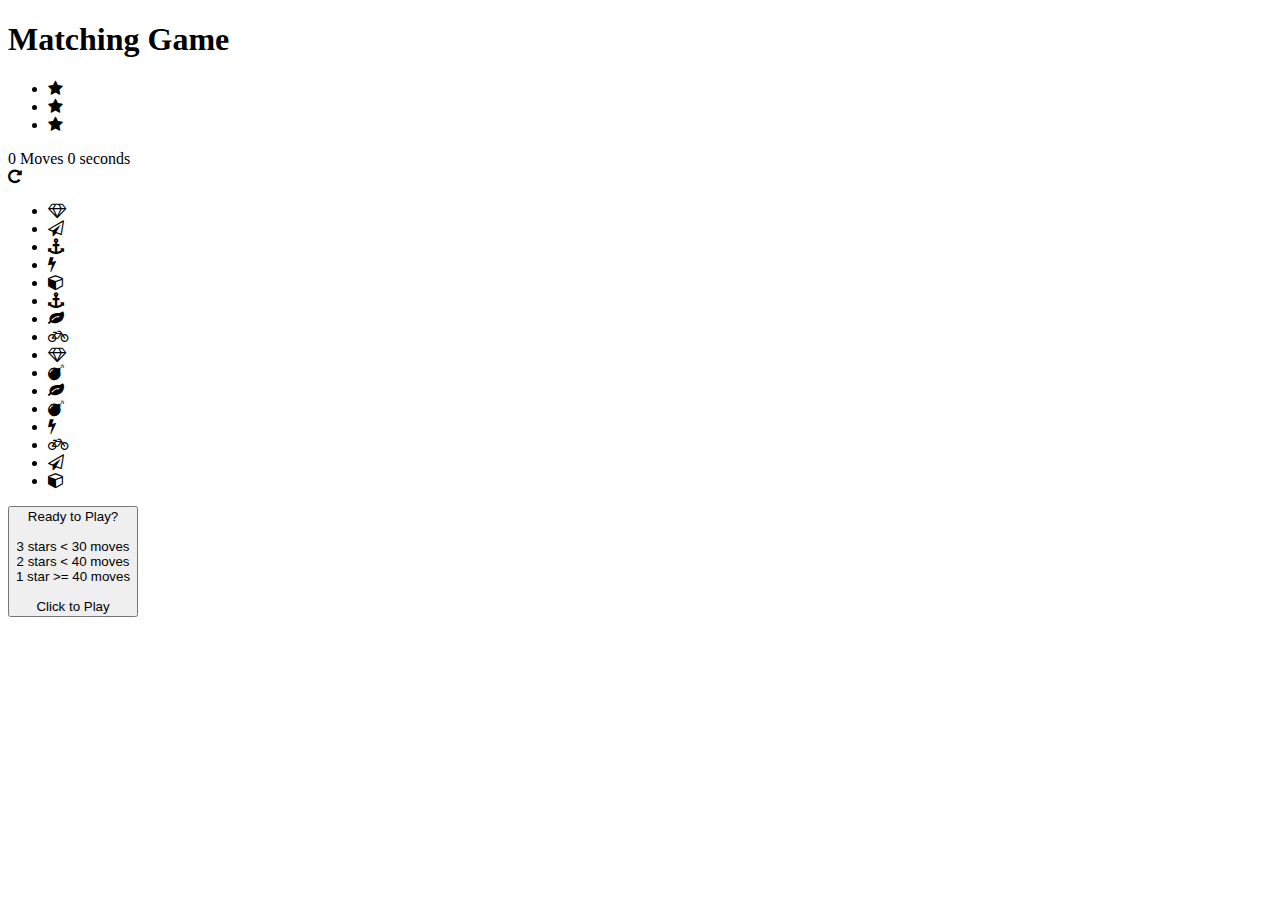
==== my.html @ 66ed8844 "add HTML file" ====
<!doctype html>
<html lang="en">
<head>
    <meta charset="utf-8">
    <title>Matching Game</title>
    <meta name="description" content="">
    <script defer src="test.js"></script>
    <link rel="stylesheet prefetch" href="https://maxcdn.bootstrapcdn.com/font-awesome/4.7.0/css/font-awesome.min.css">
    <link rel="stylesheet prefetch" href="https://fonts.googleapis.com/css?family=Coda">
    <link rel="stylesheet" href="test.css">
</head>
<body>
    <div class="container">
        <header>
            <h1>Matching Game</h1>
        </header>
        <section class="score-panel">
            <ul class="stars">
                <li><i class="fa fa-star"></i></li>
                <li><i class="fa fa-star"></i></li>
                <li><i class="fa fa-star"></i></li>
            </ul>
            <span class="moves">0</span> Moves
            <span class="timer">0</span> seconds
            <div class="restart">
                <i class="fa fa-repeat"></i>
            </div>
        </section>
        <ul class="deck">
            <li id="0" class="card"><i class="fa fa-diamond"></i></li>
            <li id="1" class="card"><i class="fa fa-paper-plane-o"></i></li>
            <li id="2" class="card"><i class="fa fa-anchor"></i></li>
            <li id="3" class="card"><i class="fa fa-bolt"></i></li>
            <li id="4" class="card"><i class="fa fa-cube"></i></li>
            <li id="5" class="card"><i class="fa fa-anchor"></i></li>
            <li id="6" class="card"><i class="fa fa-leaf"></i></li>
            <li id="7" class="card"><i class="fa fa-bicycle"></i></li>
            <li id="8" class="card"><i class="fa fa-diamond"></i></li>
            <li id="9" class="card"><i class="fa fa-bomb"></i></li>
            <li id="10" class="card"><i class="fa fa-leaf"></i></li>
            <li id="11" class="card"><i class="fa fa-bomb"></i></li>
            <li id="12" class="card"><i class="fa fa-bolt"></i></li>
            <li id="13" class="card"><i class="fa fa-bicycle"></i></li>
            <li id="14" class="card"><i class="fa fa-paper-plane-o"></i></li>
            <li id="15" class="card"><i class="fa fa-cube"></i></li>
        </ul>

        <!-- The Modal -->
        <button id="modal" class="modal show">
            Ready to Play? <br><br>
            3 stars &lt; 30 moves <br>
            2 stars &lt; 40 moves <br>
            1 star  &gt;= 40 moves<br><br>
            Click to Play
        </button>

    </div>
</body>
</html>
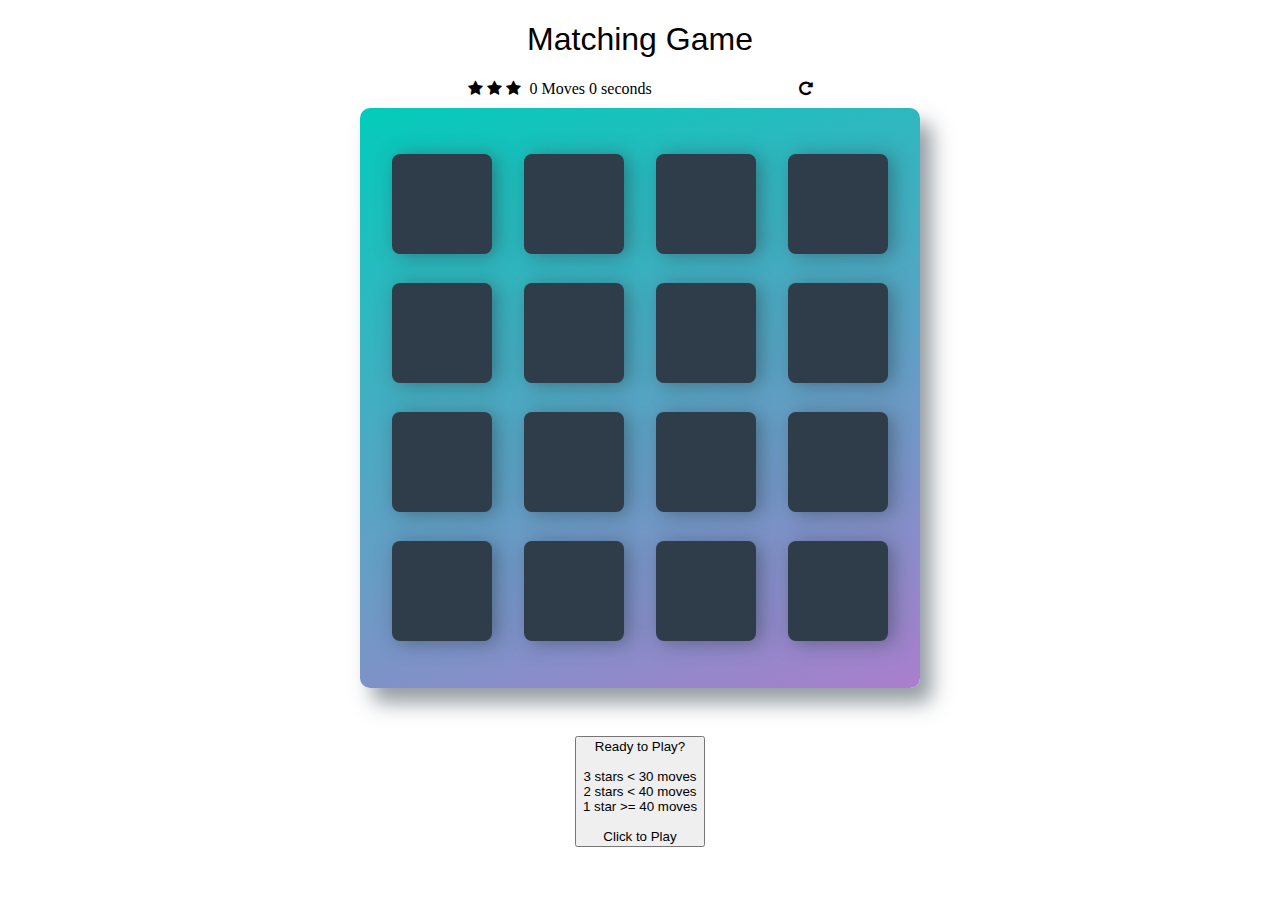
==== commit 900e5940: "add css file, modify my.html to link css" ====
--- a/my.html
+++ b/my.html
@@ -7,7 +7,7 @@
     <script defer src="test.js"></script>
     <link rel="stylesheet prefetch" href="https://maxcdn.bootstrapcdn.com/font-awesome/4.7.0/css/font-awesome.min.css">
     <link rel="stylesheet prefetch" href="https://fonts.googleapis.com/css?family=Coda">
-    <link rel="stylesheet" href="test.css">
+    <link rel="stylesheet" href="css\main.css">
 </head>
 <body>
     <div class="container">
